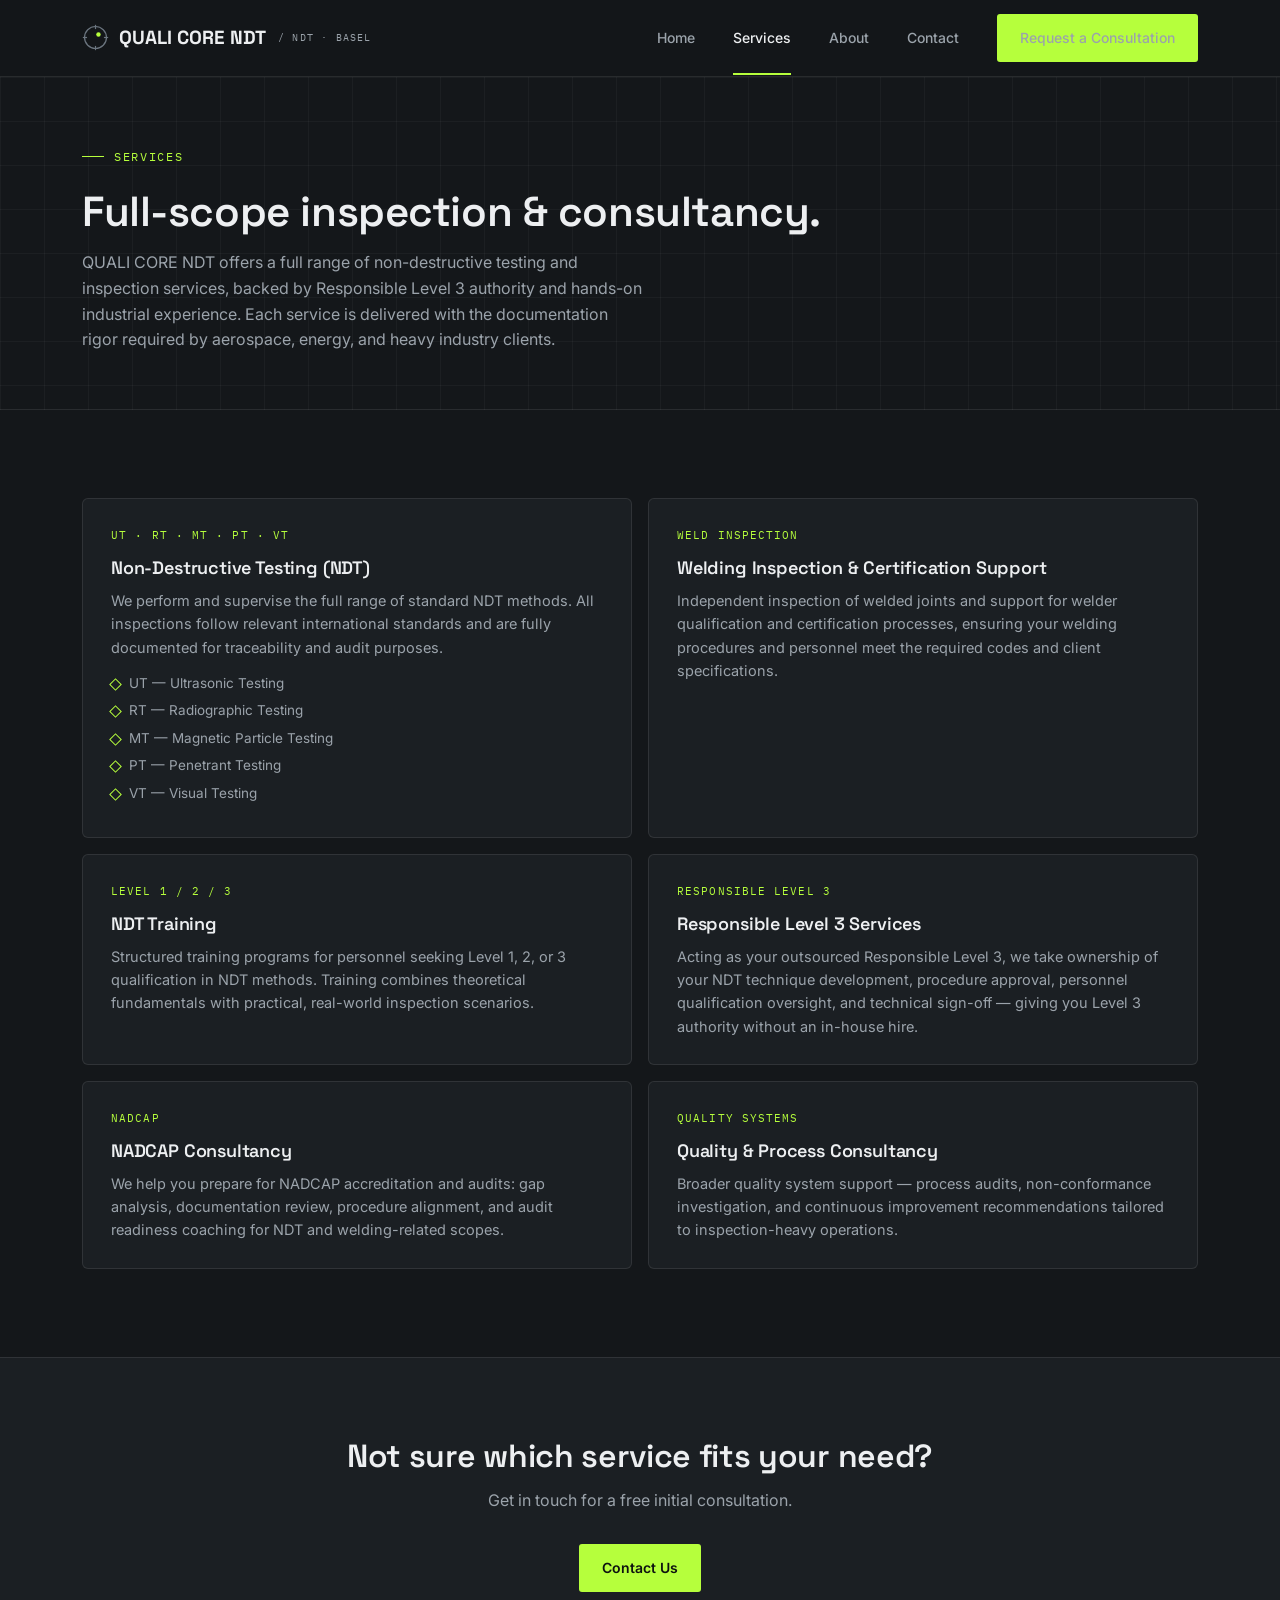
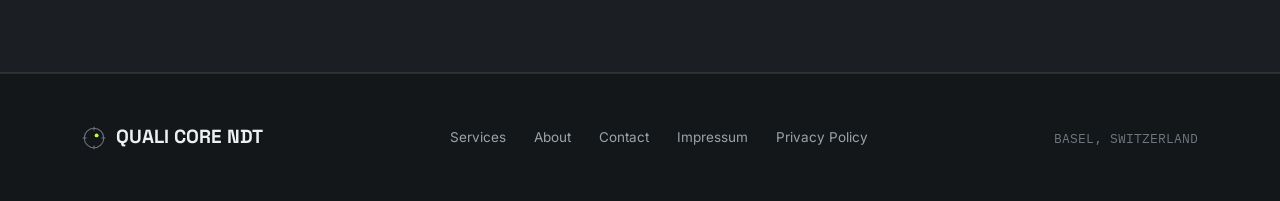
==== services.html @ 936b3a05 "Add files via upload" ====
<!DOCTYPE html>
<html lang="en">
<head>
<meta charset="UTF-8">
<meta name="viewport" content="width=device-width, initial-scale=1.0">
<title>NDT Services — UT, RT, MT, PT, VT, Welding Inspection, Training | QUALI CORE NDT</title>
<meta name="description" content="Full-scope non-destructive testing services including UT, RT, MT, PT, VT, welding inspection, NDT training, and NADCAP consultancy for industrial and aerospace clients.">
<link rel="icon" type="image/svg+xml" href="favicon.svg">
<link rel="stylesheet" href="styles.css">
</head>
<body>

<header class="site-header">
  <div class="wrap">
    <a href="index.html" class="logo"><svg class="logo-mark" viewBox="0 0 32 32" xmlns="http://www.w3.org/2000/svg"><circle cx="16" cy="16" r="13" fill="none" stroke="#6C7680" stroke-width="1.4"/><line x1="16" y1="1" x2="16" y2="6" stroke="#6C7680" stroke-width="1.4"/><line x1="16" y1="26" x2="16" y2="31" stroke="#6C7680" stroke-width="1.4"/><line x1="1" y1="16" x2="6" y2="16" stroke="#6C7680" stroke-width="1.4"/><line x1="26" y1="16" x2="31" y2="16" stroke="#6C7680" stroke-width="1.4"/><circle cx="19.5" cy="12.5" r="2.6" fill="#B6FF3C"/></svg>QUALI CORE NDT<span class="sub">/ NDT · BASEL</span></a>
    <nav class="main-nav">
      <a href="index.html">Home</a>
      <a href="services.html" class="active">Services</a>
      <a href="about.html">About</a>
      <a href="contact.html">Contact</a>
      <a href="contact.html" class="btn btn-primary">Request a Consultation</a>
    </nav>
    <button class="menu-toggle" aria-label="Menu">☰</button>
  </div>
</header>

<section class="page-hero blueprint">
  <div class="wrap">
    <div class="eyebrow">SERVICES</div>
    <h1>Full-scope inspection &amp; consultancy.</h1>
    <p>QUALI CORE NDT offers a full range of non-destructive testing and inspection services, backed by Responsible Level 3 authority and hands-on industrial experience. Each service is delivered with the documentation rigor required by aerospace, energy, and heavy industry clients.</p>
  </div>
</section>

<section>
  <div class="wrap">
    <div class="services-grid">

      <div class="service-card">
        <span class="code mono">UT · RT · MT · PT · VT</span>
        <h3>Non-Destructive Testing (NDT)</h3>
        <p>We perform and supervise the full range of standard NDT methods. All inspections follow relevant international standards and are fully documented for traceability and audit purposes.</p>
        <ul>
          <li>UT — Ultrasonic Testing</li>
          <li>RT — Radiographic Testing</li>
          <li>MT — Magnetic Particle Testing</li>
          <li>PT — Penetrant Testing</li>
          <li>VT — Visual Testing</li>
        </ul>
      </div>

      <div class="service-card">
        <span class="code mono">WELD INSPECTION</span>
        <h3>Welding Inspection &amp; Certification Support</h3>
        <p>Independent inspection of welded joints and support for welder qualification and certification processes, ensuring your welding procedures and personnel meet the required codes and client specifications.</p>
      </div>

      <div class="service-card">
        <span class="code mono">LEVEL 1 / 2 / 3</span>
        <h3>NDT Training</h3>
        <p>Structured training programs for personnel seeking Level 1, 2, or 3 qualification in NDT methods. Training combines theoretical fundamentals with practical, real-world inspection scenarios.</p>
      </div>

      <div class="service-card">
        <span class="code mono">RESPONSIBLE LEVEL 3</span>
        <h3>Responsible Level 3 Services</h3>
        <p>Acting as your outsourced Responsible Level 3, we take ownership of your NDT technique development, procedure approval, personnel qualification oversight, and technical sign-off — giving you Level 3 authority without an in-house hire.</p>
      </div>

      <div class="service-card">
        <span class="code mono">NADCAP</span>
        <h3>NADCAP Consultancy</h3>
        <p>We help you prepare for NADCAP accreditation and audits: gap analysis, documentation review, procedure alignment, and audit readiness coaching for NDT and welding-related scopes.</p>
      </div>

      <div class="service-card">
        <span class="code mono">QUALITY SYSTEMS</span>
        <h3>Quality &amp; Process Consultancy</h3>
        <p>Broader quality system support — process audits, non-conformance investigation, and continuous improvement recommendations tailored to inspection-heavy operations.</p>
      </div>

    </div>
  </div>
</section>

<section class="cta-band">
  <div class="wrap">
    <h2>Not sure which service fits your need?</h2>
    <p>Get in touch for a free initial consultation.</p>
    <a href="contact.html" class="btn btn-primary">Contact Us</a>
  </div>
</section>

<footer>
  <div class="wrap">
    <div class="logo"><svg class="logo-mark" viewBox="0 0 32 32" xmlns="http://www.w3.org/2000/svg"><circle cx="16" cy="16" r="13" fill="none" stroke="#6C7680" stroke-width="1.4"/><line x1="16" y1="1" x2="16" y2="6" stroke="#6C7680" stroke-width="1.4"/><line x1="16" y1="26" x2="16" y2="31" stroke="#6C7680" stroke-width="1.4"/><line x1="1" y1="16" x2="6" y2="16" stroke="#6C7680" stroke-width="1.4"/><line x1="26" y1="16" x2="31" y2="16" stroke="#6C7680" stroke-width="1.4"/><circle cx="19.5" cy="12.5" r="2.6" fill="#B6FF3C"/></svg>QUALI CORE NDT</div>
    <div class="foot-links">
      <a href="services.html">Services</a>
      <a href="about.html">About</a>
      <a href="contact.html">Contact</a>
      <a href="impressum.html">Impressum</a>
      <a href="privacy-policy.html">Privacy Policy</a>
    </div>
    <div class="copy">BASEL, SWITZERLAND</div>
  </div>
</footer>

<script src="script.js"></script>
</body>
</html>
---- styles.css ----
@import url('https://fonts.googleapis.com/css2?family=Space+Grotesk:wght@500;600;700&family=Inter:wght@400;500;600&family=IBM+Plex+Mono:wght@400;500&display=swap');

:root{
  --bg: #14171A;
  --bg-panel: #1B1F23;
  --bg-panel-alt: #23282D;
  --steel: #4A5560;
  --steel-light: #6C7680;
  --text: #EDEFF1;
  --text-muted: #9BA3AB;
  --accent: #B6FF3C;
  --accent-dim: rgba(182,255,60,0.14);
  --swiss: #D8443C;
  --border: rgba(255,255,255,0.09);
  --max: 1180px;
}

*{box-sizing:border-box;margin:0;padding:0}
html{scroll-behavior:smooth}
body{
  background:var(--bg);
  color:var(--text);
  font-family:'Inter',sans-serif;
  font-size:16px;
  line-height:1.6;
  -webkit-font-smoothing:antialiased;
}
h1,h2,h3,h4{
  font-family:'Space Grotesk',sans-serif;
  font-weight:600;
  letter-spacing:-0.01em;
  line-height:1.15;
}
a{color:inherit;text-decoration:none}
img{max-width:100%;display:block}
.mono{
  font-family:'IBM Plex Mono',monospace;
  letter-spacing:0.04em;
}
.wrap{max-width:var(--max);margin:0 auto;padding:0 32px}

/* ---------- Blueprint texture ---------- */
.blueprint{
  background-image:
    linear-gradient(rgba(255,255,255,0.035) 1px, transparent 1px),
    linear-gradient(90deg, rgba(255,255,255,0.035) 1px, transparent 1px);
  background-size:44px 44px;
}

/* ---------- Header ---------- */
.site-header{
  position:sticky;top:0;z-index:100;
  background:rgba(20,23,26,0.88);
  backdrop-filter:blur(10px);
  border-bottom:1px solid var(--border);
}
.site-header .wrap{
  display:flex;align-items:center;justify-content:space-between;
  height:76px;
}
.logo{
  font-family:'Space Grotesk',sans-serif;
  font-weight:700;
  font-size:19px;
  display:flex;align-items:center;gap:10px;
}
.logo .dot{
  width:8px;height:8px;border-radius:50%;
  background:var(--accent);
  box-shadow:0 0 10px var(--accent);
}
.logo-mark{
  width:27px;height:27px;flex-shrink:0;
}
footer .logo .logo-mark{width:24px;height:24px}
.logo .sub{
  font-family:'IBM Plex Mono',monospace;
  font-size:10px;
  color:var(--text-muted);
  font-weight:400;
  letter-spacing:0.12em;
  margin-left:2px;
}
nav.main-nav{display:flex;align-items:center;gap:38px}
nav.main-nav a{
  font-size:14px;font-weight:500;color:var(--text-muted);
  transition:color .2s;
  position:relative;
}
nav.main-nav a:hover, nav.main-nav a.active{color:var(--text)}
nav.main-nav a.active::after{
  content:'';position:absolute;left:0;right:0;bottom:-26px;height:2px;background:var(--accent);
}
.btn{
  display:inline-flex;align-items:center;gap:8px;
  padding:12px 22px;
  font-size:14px;font-weight:600;
  border-radius:3px;
  border:1px solid transparent;
  cursor:pointer;
  transition:all .2s;
}
.btn-primary{
  background:var(--accent);
  color:#0E1310;
}
.btn-primary:hover{background:#c9ff6a}
.btn-outline{
  border-color:var(--border);
  color:var(--text);
}
.btn-outline:hover{border-color:var(--steel-light)}
.menu-toggle{display:none;background:none;border:0;color:var(--text);font-size:24px;cursor:pointer}

/* ---------- Hero ---------- */
.hero{
  position:relative;
  padding:96px 0 110px;
  overflow:hidden;
  border-bottom:1px solid var(--border);
}
.hero .wrap{
  display:grid;
  grid-template-columns:1.05fr 0.95fr;
  gap:56px;
  align-items:center;
}
.eyebrow{
  font-family:'IBM Plex Mono',monospace;
  font-size:12px;
  color:var(--accent);
  letter-spacing:0.14em;
  display:flex;align-items:center;gap:10px;
  margin-bottom:22px;
}
.eyebrow::before{content:'';width:22px;height:1px;background:var(--accent)}
.hero h1{
  font-size:52px;
  margin-bottom:22px;
}
.hero h1 .line2{color:var(--steel-light)}
.hero p.lede{
  font-size:17px;
  color:var(--text-muted);
  max-width:520px;
  margin-bottom:34px;
}
.hero-ctas{display:flex;gap:14px;flex-wrap:wrap}

/* Scan visual */
.scan-panel{
  position:relative;
  background:var(--bg-panel);
  border:1px solid var(--border);
  border-radius:6px;
  height:420px;
  overflow:hidden;
}
.scan-panel .grid-bg{
  position:absolute;inset:0;
  background-image:
    linear-gradient(rgba(255,255,255,0.05) 1px, transparent 1px),
    linear-gradient(90deg, rgba(255,255,255,0.05) 1px, transparent 1px);
  background-size:28px 28px;
}
.oscilloscope{
  position:absolute;left:8%;right:8%;top:18%;bottom:26%;
}
.oscilloscope .baseline{
  stroke:var(--steel);
  stroke-width:1;
}
.oscilloscope .trace{
  fill:none;
  stroke:var(--accent);
  stroke-width:2;
  stroke-linejoin:round;
  stroke-linecap:round;
  filter:drop-shadow(0 0 5px var(--accent));
  stroke-dasharray:300;
  stroke-dashoffset:300;
  animation:reveal-trace 3.4s ease-in-out infinite;
}
.sweep-line{
  position:absolute;top:0;bottom:0;left:0;width:1px;
  background:rgba(182,255,60,0.6);
  box-shadow:0 0 8px rgba(182,255,60,0.5);
  animation:sweep-x 3.4s ease-in-out infinite;
}
.scan-tag{
  position:absolute;
  font-family:'IBM Plex Mono',monospace;
  font-size:9.5px;
  color:var(--text-muted);
  letter-spacing:0.04em;
  white-space:nowrap;
}
.scan-tag.ip{left:9%;top:14%}
.scan-tag.flaw{left:47%;top:14%;color:var(--accent);opacity:0;animation:label-in 3.4s ease-in-out infinite}
.scan-tag.bw{left:83%;top:14%}
.scan-panel .corner{
  position:absolute;width:16px;height:16px;
  border:1px solid var(--steel-light);
  opacity:0.6;
}
.corner.tl{top:16px;left:16px;border-right:0;border-bottom:0}
.corner.tr{top:16px;right:16px;border-left:0;border-bottom:0}
.corner.bl{bottom:16px;left:16px;border-right:0;border-top:0}
.corner.br{bottom:16px;right:16px;border-left:0;border-top:0}
.scan-panel .readout{
  position:absolute;bottom:18px;left:18px;right:18px;
  display:flex;justify-content:space-between;
  font-family:'IBM Plex Mono',monospace;
  font-size:10px;
  color:var(--text-muted);
  letter-spacing:0.06em;
}

@keyframes reveal-trace{
  0%,8%{stroke-dashoffset:300}
  60%,90%{stroke-dashoffset:0}
  100%{stroke-dashoffset:0}
}
@keyframes sweep-x{
  0%,8%{transform:translateX(0)}
  60%,90%{transform:translateX(100%)}
  100%{transform:translateX(100%)}
}
@keyframes label-in{
  0%,45%{opacity:0}
  62%,90%{opacity:1}
  100%{opacity:0}
}
@media (prefers-reduced-motion: reduce){
  .oscilloscope .trace, .sweep-line, .scan-tag.flaw{animation:none !important}
  .oscilloscope .trace{stroke-dashoffset:0}
  .sweep-line{opacity:0}
  .scan-tag.flaw{opacity:1}
}

/* ---------- Sections generic ---------- */
section{padding:88px 0}
.section-head{max-width:640px;margin-bottom:56px}
.section-head .eyebrow{margin-bottom:16px}
.section-head h2{font-size:34px;margin-bottom:14px}
.section-head p{color:var(--text-muted);font-size:16px}

/* Feature blocks */
.features{
  display:grid;grid-template-columns:repeat(3,1fr);gap:1px;
  background:var(--border);
  border:1px solid var(--border);
  border-radius:6px;
  overflow:hidden;
}
.feature{
  background:var(--bg-panel);
  padding:36px 30px;
}
.feature .num{
  font-family:'IBM Plex Mono',monospace;
  font-size:12px;color:var(--accent);
  margin-bottom:18px;display:block;
}
.feature h3{font-size:19px;margin-bottom:12px}
.feature p{color:var(--text-muted);font-size:14.5px}

/* Services grid (teaser + full) */
.services-grid{
  display:grid;grid-template-columns:repeat(2,1fr);gap:16px;
}
.service-card{
  background:var(--bg-panel);
  border:1px solid var(--border);
  border-radius:6px;
  padding:28px 28px 26px;
  transition:border-color .2s;
}
.service-card:hover{border-color:var(--steel)}
.service-card .code{
  font-family:'IBM Plex Mono',monospace;
  font-size:11px;
  color:var(--accent);
  letter-spacing:0.1em;
  display:block;
  margin-bottom:14px;
}
.service-card h3{font-size:18px;margin-bottom:10px}
.service-card p{color:var(--text-muted);font-size:14.5px}
.service-card ul{
  margin-top:14px;
  list-style:none;
}
.service-card ul li{
  font-size:13.5px;
  color:var(--text-muted);
  padding-left:18px;
  position:relative;
  margin-bottom:6px;
}
.service-card ul li::before{
  content:'';
  position:absolute;left:0;top:7px;
  width:7px;height:7px;
  border:1px solid var(--accent);
  transform:rotate(45deg);
}

/* CTA band */
.cta-band{
  background:var(--bg-panel);
  border-top:1px solid var(--border);
  border-bottom:1px solid var(--border);
  text-align:center;
  padding:80px 0;
}
.cta-band h2{font-size:32px;margin-bottom:14px}
.cta-band p{color:var(--text-muted);max-width:480px;margin:0 auto 30px}

/* Footer */
footer{padding:48px 0;border-top:1px solid var(--border)}
footer .wrap{
  display:flex;justify-content:space-between;align-items:center;flex-wrap:wrap;gap:16px;
}
footer .foot-links{display:flex;gap:28px}
footer a{color:var(--text-muted);font-size:13.5px}
footer a:hover{color:var(--text)}
footer .copy{font-size:12.5px;color:var(--steel-light);font-family:'IBM Plex Mono',monospace}

/* Page hero (inner pages) */
.page-hero{
  padding:70px 0 56px;
  border-bottom:1px solid var(--border);
}
.page-hero h1{font-size:42px;margin-bottom:14px}
.page-hero p{color:var(--text-muted);font-size:16px;max-width:560px}

/* About */
.about-grid{
  display:grid;grid-template-columns:1.3fr 1fr;gap:56px;
  align-items:start;
}
.about-grid p{color:var(--text-muted);margin-bottom:18px;font-size:15.5px}
.credentials{
  background:var(--bg-panel);
  border:1px solid var(--border);
  border-radius:6px;
  padding:28px;
}
.credentials h3{
  font-family:'IBM Plex Mono',monospace;
  font-size:12px;
  letter-spacing:0.1em;
  color:var(--accent);
  margin-bottom:18px;
  text-transform:uppercase;
}
.credentials ul{list-style:none}
.credentials li{
  padding:12px 0;
  border-top:1px solid var(--border);
  font-size:14px;
  color:var(--text-muted);
}
.credentials li:first-child{border-top:0}

/* Contact */
.contact-grid{
  display:grid;grid-template-columns:0.85fr 1.15fr;gap:56px;
}
.contact-info .item{margin-bottom:26px}
.contact-info .item .label{
  font-family:'IBM Plex Mono',monospace;
  font-size:11px;color:var(--accent);
  letter-spacing:0.1em;display:block;margin-bottom:6px;
}
.contact-info .item .value{font-size:15.5px}
form.inquiry{
  background:var(--bg-panel);
  border:1px solid var(--border);
  border-radius:6px;
  padding:32px;
}
.form-row{display:grid;grid-template-columns:1fr 1fr;gap:16px;margin-bottom:16px}
.field{margin-bottom:16px}
.field label{
  display:block;font-size:12.5px;color:var(--text-muted);margin-bottom:7px;
  font-family:'IBM Plex Mono',monospace;letter-spacing:0.04em;
}
.field input, .field select, .field textarea{
  width:100%;
  background:var(--bg);
  border:1px solid var(--border);
  border-radius:4px;
  padding:12px 14px;
  color:var(--text);
  font-family:'Inter',sans-serif;
  font-size:14.5px;
}
.field input:focus, .field select:focus, .field textarea:focus{
  outline:none;border-color:var(--accent);
}
.field textarea{resize:vertical;min-height:110px}
.form-note{
  font-size:12.5px;color:var(--steel-light);margin-top:10px;
}

/* Responsive */
@media (max-width:900px){
  nav.main-nav{
    position:fixed;top:76px;left:0;right:0;bottom:0;
    background:var(--bg);
    flex-direction:column;
    padding:32px;
    gap:26px;
    align-items:flex-start;
    display:none;
    border-top:1px solid var(--border);
  }
  nav.main-nav.open{display:flex}
  .menu-toggle{display:block}
  .hero .wrap{grid-template-columns:1fr}
  .hero h1{font-size:38px}
  .scan-panel{height:280px}
  .features{grid-template-columns:1fr}
  .services-grid{grid-template-columns:1fr}
  .about-grid{grid-template-columns:1fr}
  .contact-grid{grid-template-columns:1fr}
  .form-row{grid-template-columns:1fr}
  .wrap{padding:0 20px}
  section{padding:60px 0}
}
/* Mobil Menü - Kesin Katman ve Arka Plan Düzeltmesi */
@media (max-width: 900px) {
  .site-header {
    background: #14171A !important; /* Başlığın arkasını tam siyah yapar */
    z-index: 99999 !important; /* En üst katmana alır */
    backdrop-filter: none !important; /* Şeffaflık yaratan cam efektini kapatır */
  }
  
  .menu-toggle {
    display: block !important;
    color: #B6FF3C !important; 
    z-index: 100000 !important;
  }

  nav.main-nav.open {
    display: flex !important;
    position: fixed !important;
    top: 76px;
    left: 0;
    right: 0;
    bottom: 0;
    height: 100vh !important;
    background-color: #14171A !important; /* Alttaki yazıları %100 örter */
    flex-direction: column;
    padding: 40px;
    z-index: 99998 !important;
  }
  
  nav.main-nav.open a {
    color: #FFFFFF !important;
    font-size: 20px !important;
    margin-bottom: 24px;
  }
}
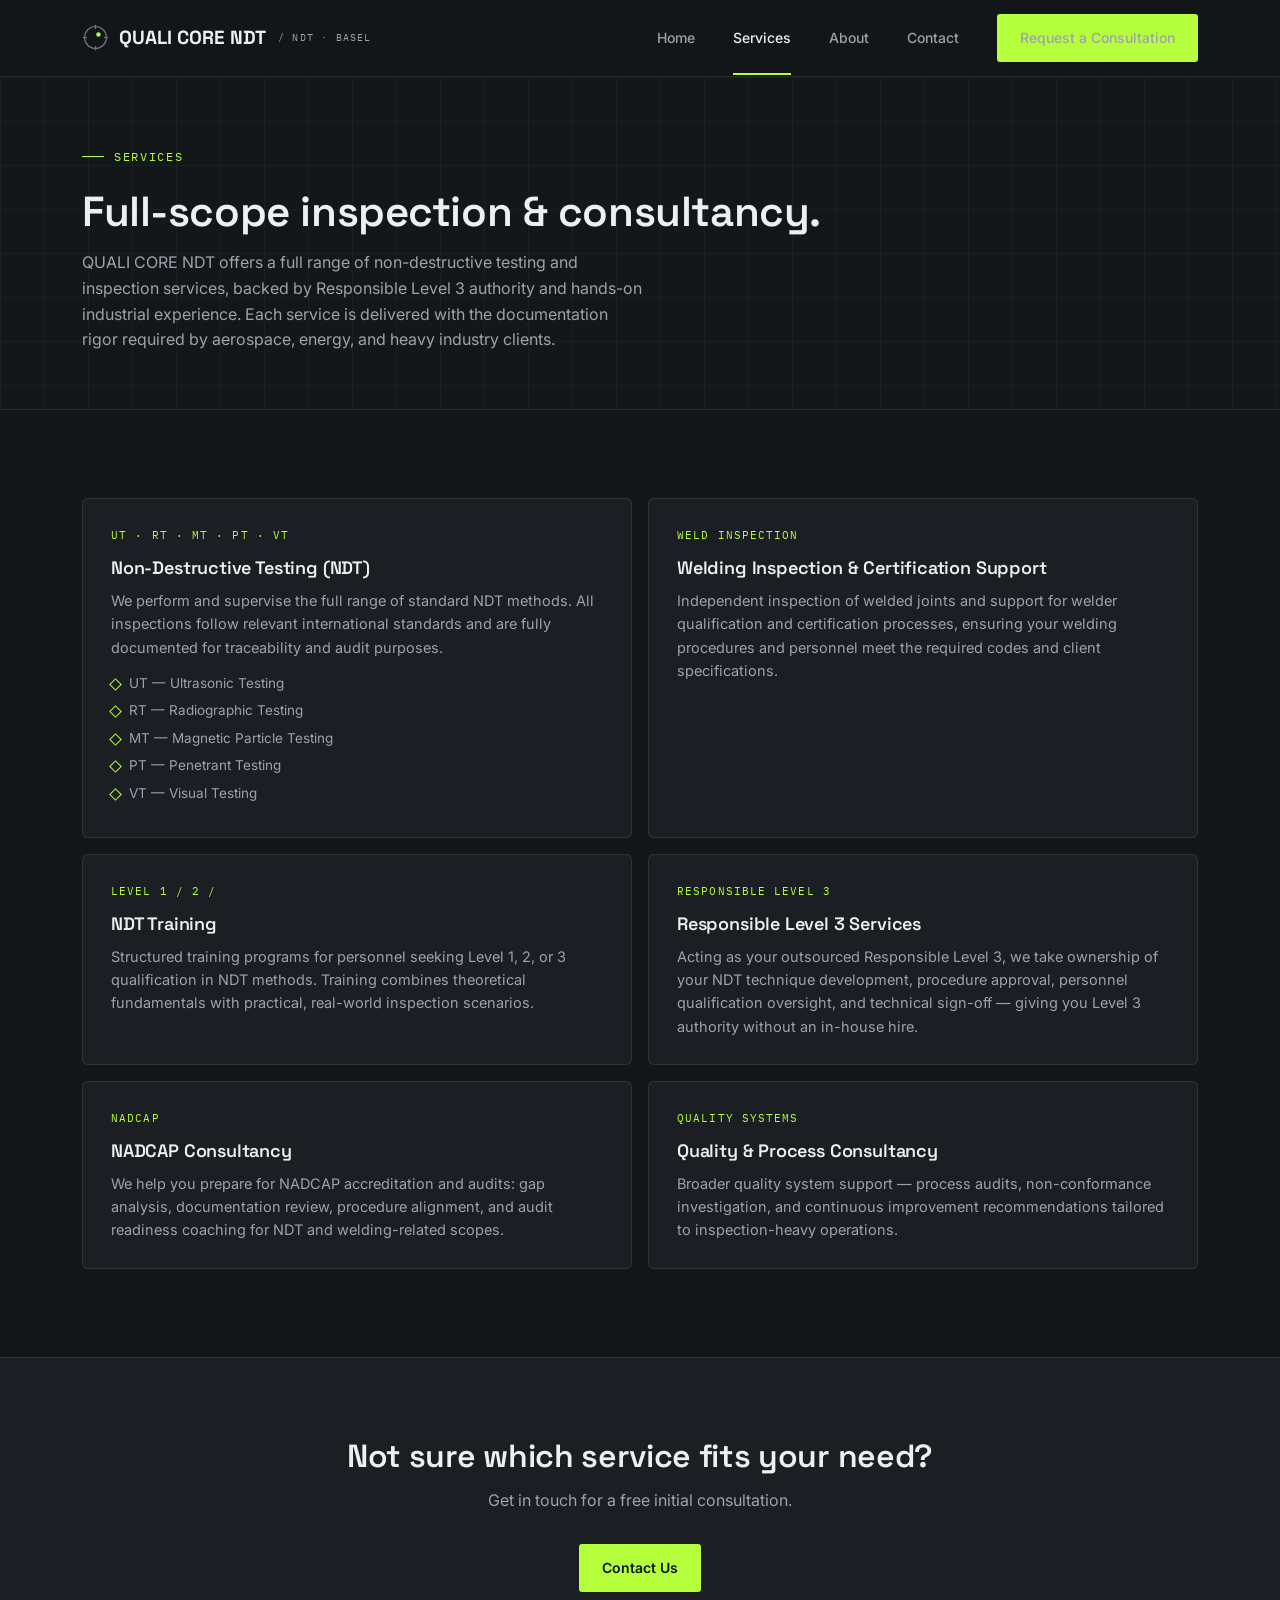
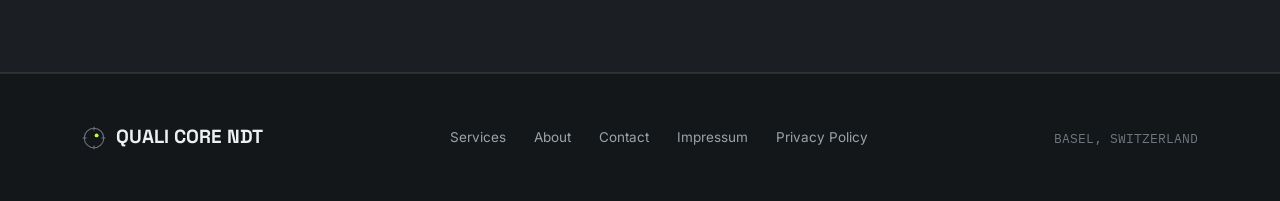
==== commit 3c43e2dd: "Update services.html" ====
--- a/services.html
+++ b/services.html
@@ -56,7 +56,7 @@
       </div>
 
       <div class="service-card">
-        <span class="code mono">LEVEL 1 / 2 / 3</span>
+        <span class="code mono">LEVEL 1 / 2 / </span>
         <h3>NDT Training</h3>
         <p>Structured training programs for personnel seeking Level 1, 2, or 3 qualification in NDT methods. Training combines theoretical fundamentals with practical, real-world inspection scenarios.</p>
       </div>
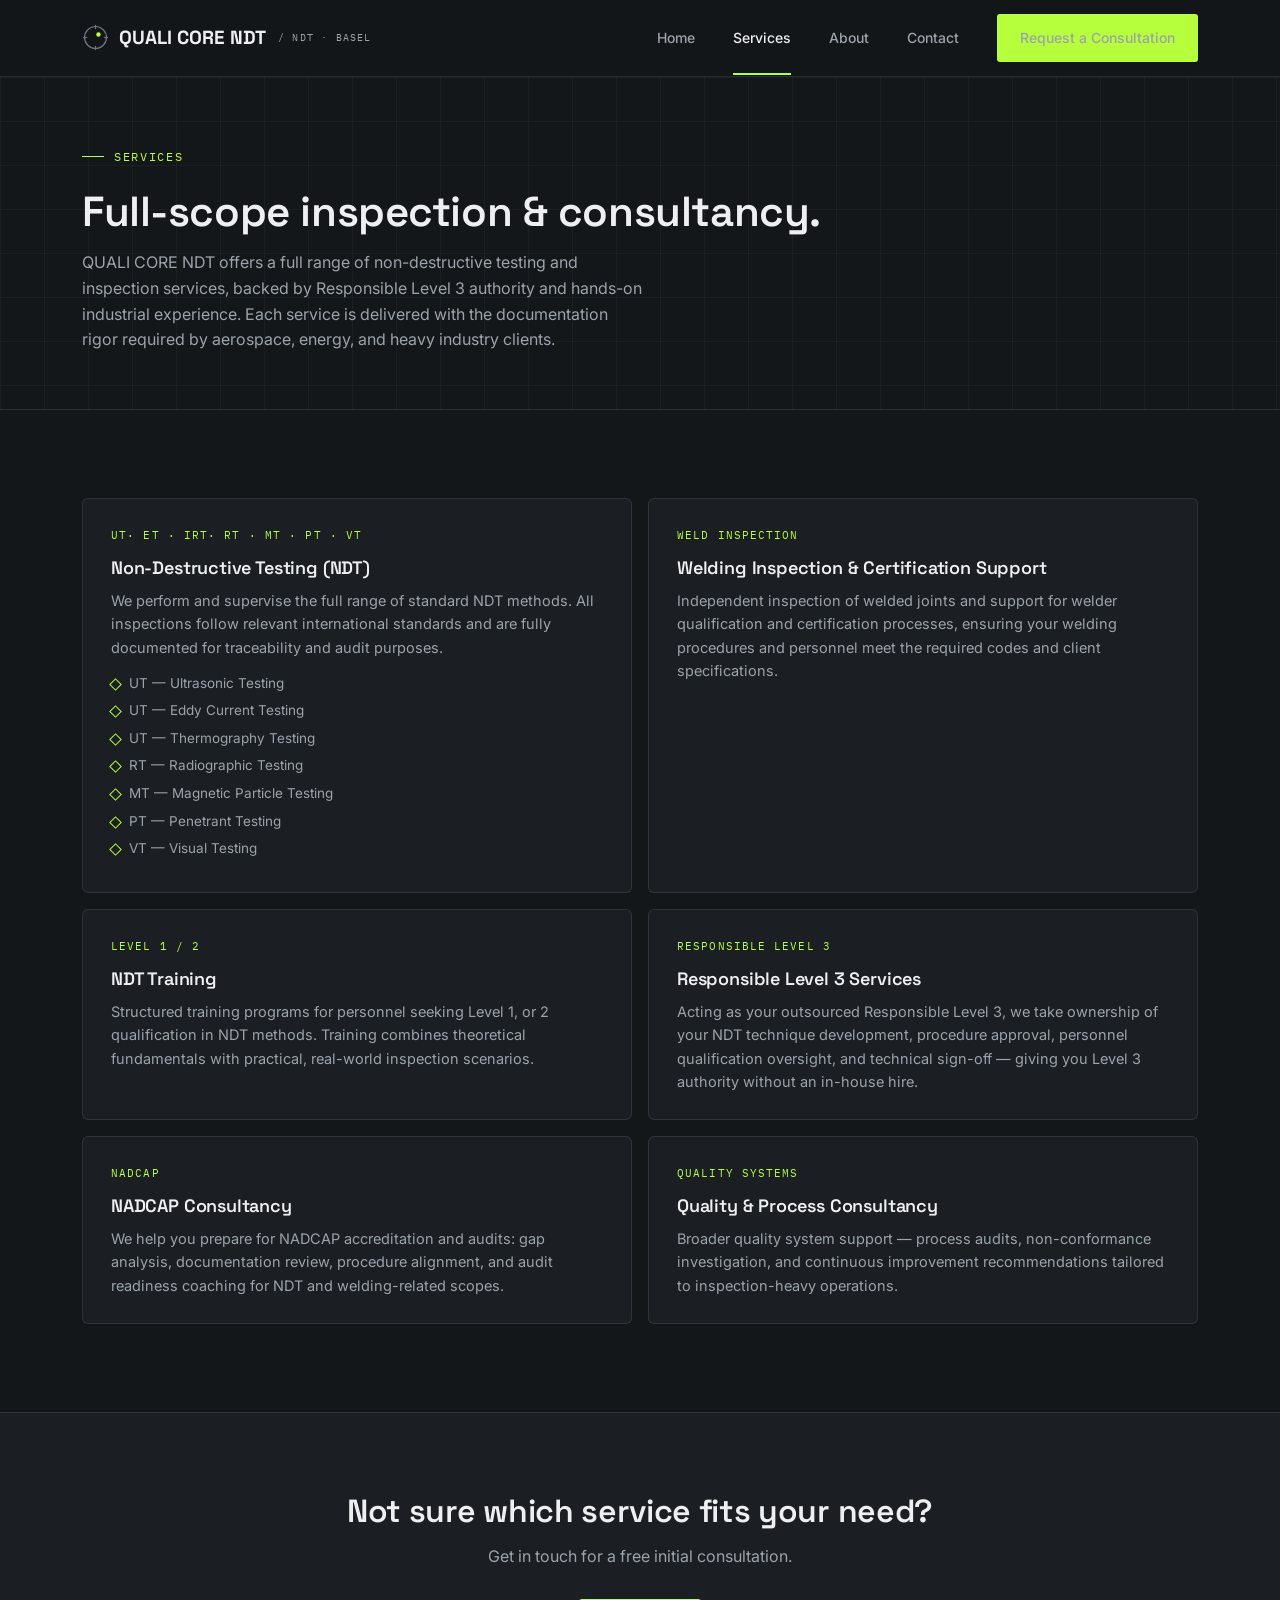
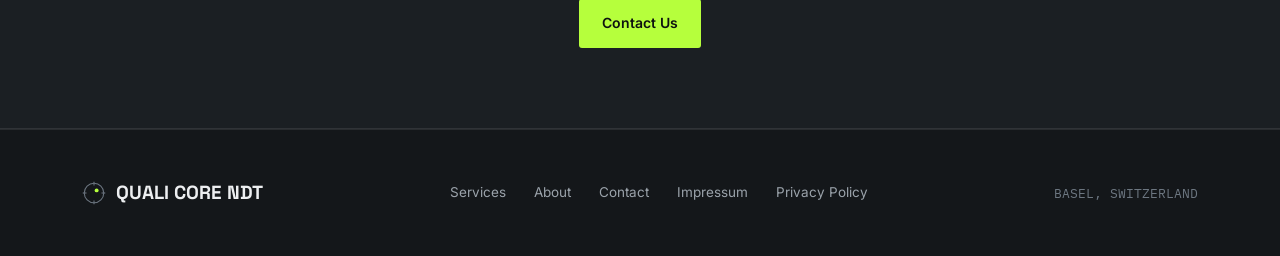
==== commit 535cb286: "Update services.html" ====
--- a/services.html
+++ b/services.html
@@ -3,7 +3,7 @@
 <head>
 <meta charset="UTF-8">
 <meta name="viewport" content="width=device-width, initial-scale=1.0">
-<title>NDT Services — UT, RT, MT, PT, VT, Welding Inspection, Training | QUALI CORE NDT</title>
+<title>NDT Services — UT, ET, IRT, RT, MT, PT, VT, Welding Inspection, Training | QUALI CORE NDT</title>
 <meta name="description" content="Full-scope non-destructive testing services including UT, RT, MT, PT, VT, welding inspection, NDT training, and NADCAP consultancy for industrial and aerospace clients.">
 <link rel="icon" type="image/svg+xml" href="favicon.svg">
 <link rel="stylesheet" href="styles.css">
@@ -37,11 +37,13 @@
     <div class="services-grid">
 
       <div class="service-card">
-        <span class="code mono">UT · RT · MT · PT · VT</span>
+        <span class="code mono">UT· ET · IRT· RT · MT · PT · VT</span>
         <h3>Non-Destructive Testing (NDT)</h3>
         <p>We perform and supervise the full range of standard NDT methods. All inspections follow relevant international standards and are fully documented for traceability and audit purposes.</p>
         <ul>
           <li>UT — Ultrasonic Testing</li>
+          <li>UT — Eddy Current Testing</li>
+          <li>UT — Thermography Testing</li>
           <li>RT — Radiographic Testing</li>
           <li>MT — Magnetic Particle Testing</li>
           <li>PT — Penetrant Testing</li>
@@ -56,9 +58,9 @@
       </div>
 
       <div class="service-card">
-        <span class="code mono">LEVEL 1 / 2 / </span>
+        <span class="code mono">LEVEL 1 / 2  </span>
         <h3>NDT Training</h3>
-        <p>Structured training programs for personnel seeking Level 1, 2, or 3 qualification in NDT methods. Training combines theoretical fundamentals with practical, real-world inspection scenarios.</p>
+        <p>Structured training programs for personnel seeking Level 1, or 2 qualification in NDT methods. Training combines theoretical fundamentals with practical, real-world inspection scenarios.</p>
       </div>
 
       <div class="service-card">
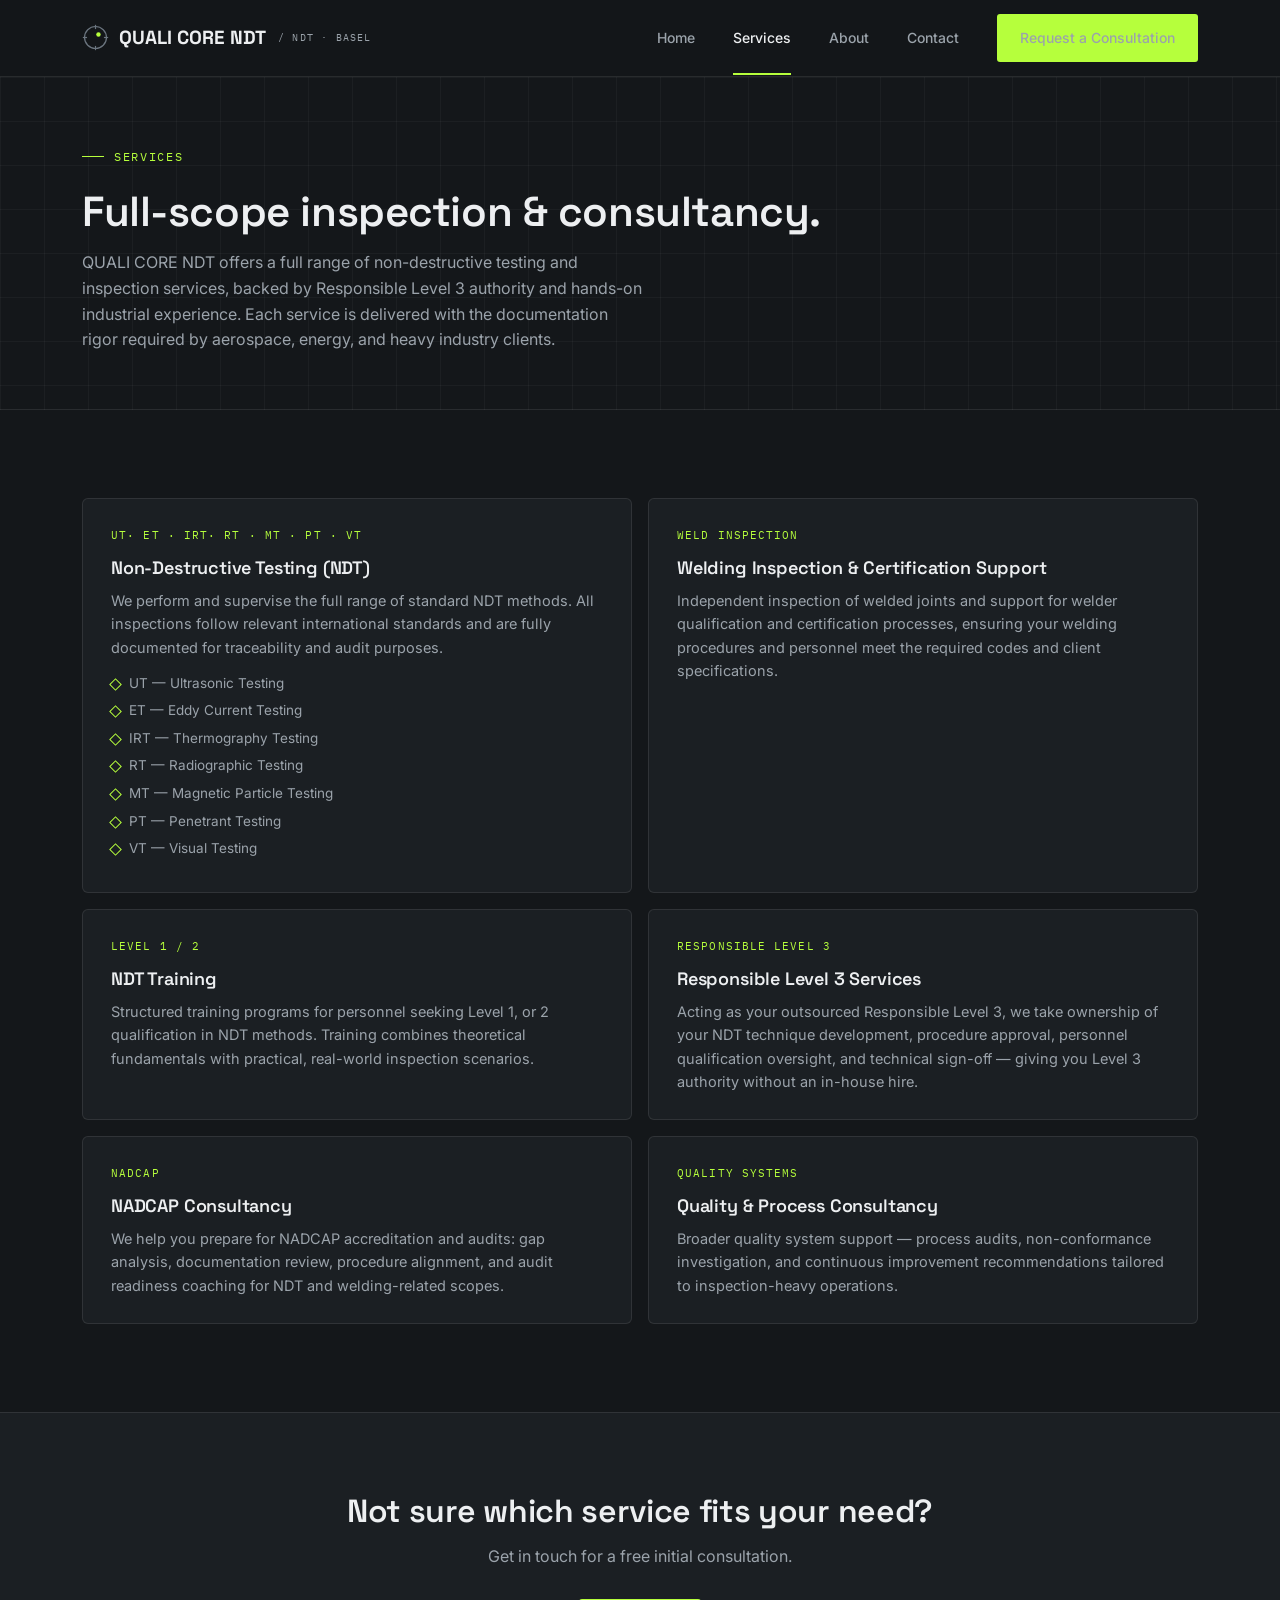
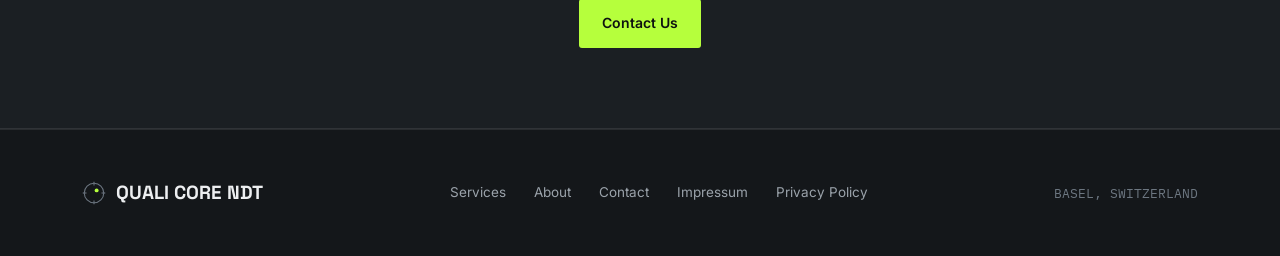
==== commit b79e874f: "Update services.html" ====
--- a/services.html
+++ b/services.html
@@ -42,8 +42,8 @@
         <p>We perform and supervise the full range of standard NDT methods. All inspections follow relevant international standards and are fully documented for traceability and audit purposes.</p>
         <ul>
           <li>UT — Ultrasonic Testing</li>
-          <li>UT — Eddy Current Testing</li>
-          <li>UT — Thermography Testing</li>
+          <li>ET — Eddy Current Testing</li>
+          <li>IRT — Thermography Testing</li>
           <li>RT — Radiographic Testing</li>
           <li>MT — Magnetic Particle Testing</li>
           <li>PT — Penetrant Testing</li>
